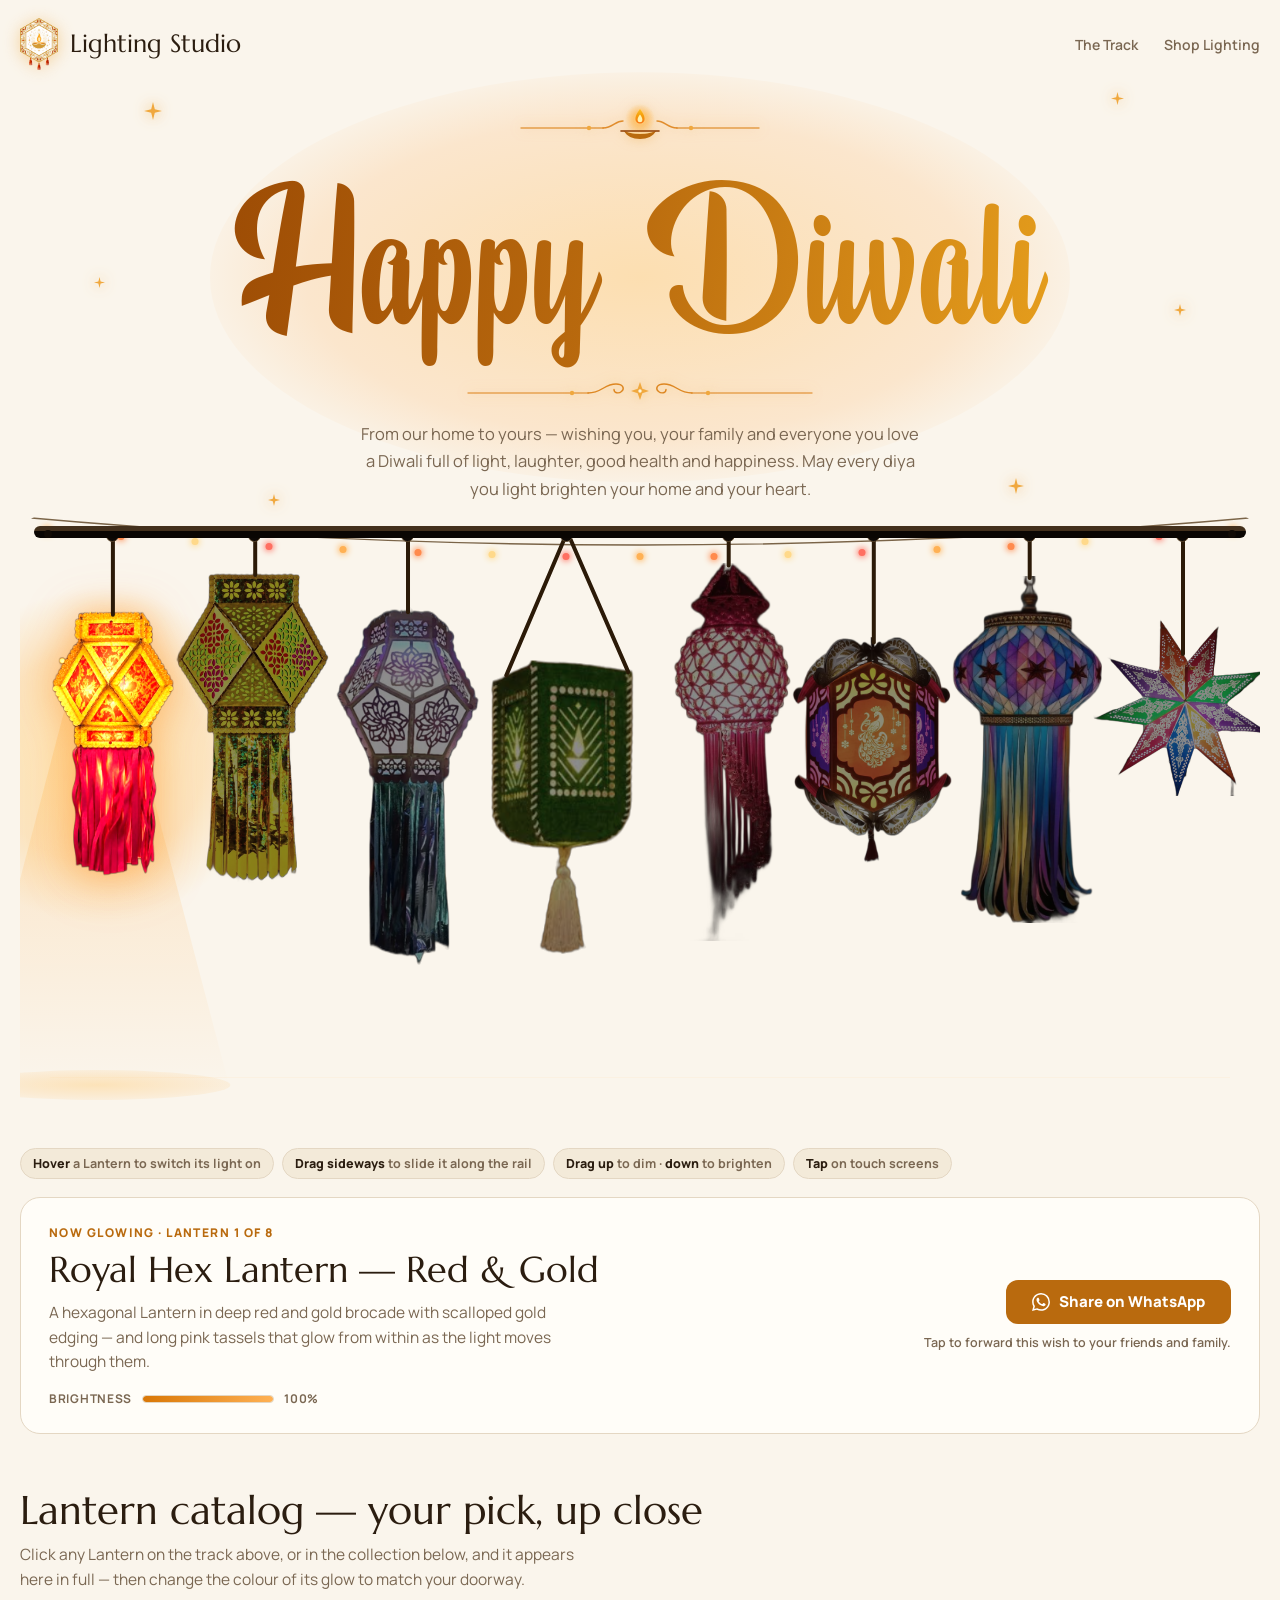
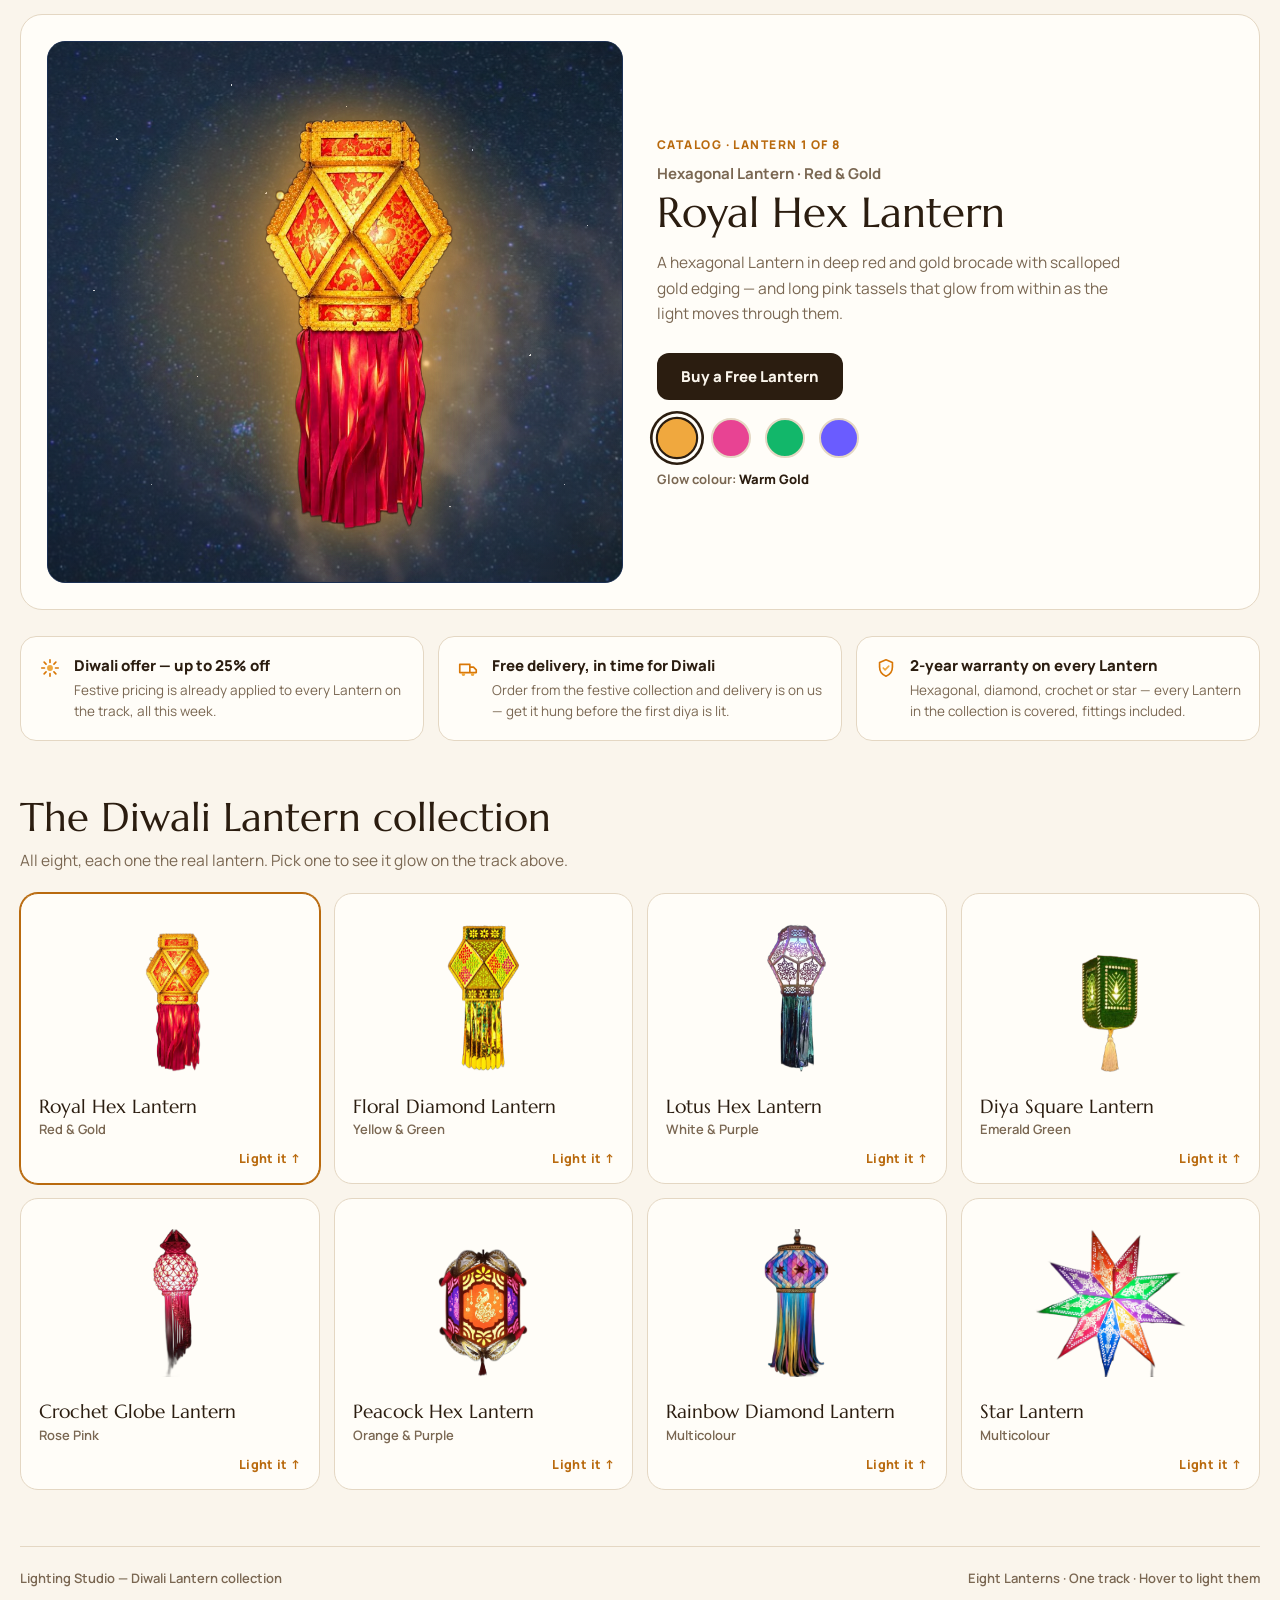
==== Diwali Lamp Hero.html @ c0ddb93f "feat: complete Diwali Lantern Studio with interactive track and celebration modal" ====
<!doctype html>
<html lang="en">
  <head>
    <meta charset="utf-8" />
    <meta name="viewport" content="width=device-width, initial-scale=1, viewport-fit=cover" />
    <meta name="color-scheme" content="light dark" />
    <link rel="icon" href="data:," />
    <title>Diwali Lantern Hero — Lighting Studio</title>
    <link rel="preconnect" href="https://fonts.googleapis.com" />
    <link rel="preconnect" href="https://fonts.gstatic.com" crossorigin />
    <link
      href="https://fonts.googleapis.com/css2?family=Marcellus&family=Manrope:wght@400;500;600;700;800&display=swap"
      rel="stylesheet"
    />
    <style>
      @font-face {
        font-family: "Beauty Mountains";
        src: url("[data-uri]") format("woff");
        font-weight: 400;
        font-style: normal;
        font-display: swap;
      }
      :root {
        --bg: #faf5ec;
        --bg-soft: #f3ead9;
        --ink: #2b1d10;
        --muted: #7a6752;
        --card: #fffdf8;
        --line: #e4d7c3;
        --accent: #b96a0e;
        --accent-ink: #ffffff;
        --accent-soft: #f7e3c2;
        --stage-edge: #241708;
        color-scheme: light dark;
      }
      @media (prefers-color-scheme: dark) {
        :root {
          --bg: #161009;
          --bg-soft: #1e150b;
          --ink: #f4e8d5;
          --muted: #b49b78;
          --card: #211809;
          --line: #3a2a16;
          --accent: #f0a83e;
          --accent-ink: #241300;
          --accent-soft: #33240e;
          --stage-edge: #000000;
        }
      }

      html { scroll-behavior: smooth; }
      body {
        margin: 0;
        background: var(--bg);
        color: var(--ink);
        font-family: "Manrope", system-ui, -apple-system, sans-serif;
        -webkit-font-smoothing: antialiased;
      }
      h1, h2, h3, p { margin: 0; }
      a { color: inherit; }
      button { font-family: inherit; }

      .wrap { max-width: 1240px; margin: 0 auto; padding: 0 20px; }

      /* ---------- Header ---------- */
      header.site {
        display: flex;
        align-items: center;
        justify-content: space-between;
        gap: 16px;
        padding: 18px 0 6px;
      }
      .wordmark {
        font-family: "Marcellus", serif;
        font-size: 25px;
        font-weight: 400;
        line-height: 1.2;
        letter-spacing: 0;
        text-decoration: none;
        display: flex;
        align-items: center;
        gap: 12px;
      }
      .wordmark img {
        height: 52px;
        width: auto;
        flex: none;
        filter: drop-shadow(0 2px 8px rgba(240, 168, 62, 0.45));
      }
      nav.mainnav { display: flex; gap: 26px; }
      nav.mainnav a {
        text-decoration: none;
        font-size: 14px;
        font-weight: 600;
        color: var(--muted);
      }
      nav.mainnav a:hover { color: var(--ink); }
      @media (max-width: 560px) { nav.mainnav { display: none; } }

      /* ---------- Diwali greeting ---------- */
      .greeting {
        position: relative;
        text-align: center;
        padding: 30px 16px 12px;
      }
      .greeting::before {
        content: "";
        position: absolute;
        left: 50%;
        top: 46%;
        width: min(860px, 98%);
        aspect-ratio: 2.1;
        transform: translate(-50%, -50%);
        border-radius: 50%;
        background: radial-gradient(ellipse at center, rgba(255, 196, 107, 0.46) 0%, rgba(255, 170, 80, 0.2) 55%, rgba(255, 170, 80, 0) 76%);
        pointer-events: none;
      }
      .greeting-title {
        position: relative;
        font-family: "Beauty Mountains", "Marcellus", serif;
        font-weight: 400;
        font-size: clamp(72px, 15.5vw, 172px);
        line-height: 1.28;
        padding: 0.04em 0.14em 0.1em;
        color: var(--accent);
        background: linear-gradient(100deg, #8f3d00 0%, #b96a0e 22%, #eda71f 42%, #fff0a6 50%, #eda71f 58%, #b96a0e 78%, #8f3d00 100%);
        background-size: 220% auto;
        -webkit-background-clip: text;
        background-clip: text;
        -webkit-text-fill-color: transparent;
        animation: greetingShimmer 6s linear infinite, greetingGlow 3.6s ease-in-out infinite alternate;
      }
      @media (prefers-color-scheme: dark) {
        .greeting-title {
          background-image: linear-gradient(100deg, #d97706 0%, #f0a83e 22%, #ffc94d 42%, #fff3b0 50%, #ffc94d 58%, #f0a83e 78%, #d97706 100%);
          -webkit-background-clip: text;
          background-clip: text;
        }
      }
      @keyframes greetingShimmer {
        from { background-position: 0% center; }
        to { background-position: 220% center; }
      }
      @keyframes greetingGlow {
        from { filter: drop-shadow(0 0 12px rgba(255, 178, 84, 0.45)) drop-shadow(0 3px 18px rgba(255, 150, 50, 0.22)); }
        to { filter: drop-shadow(0 0 26px rgba(255, 186, 84, 0.75)) drop-shadow(0 3px 26px rgba(255, 150, 50, 0.38)); }
      }
      .flourish {
        position: relative;
        display: flex;
        justify-content: center;
        pointer-events: none;
        color: #d97706;
      }
      .flourish svg {
        display: block;
        overflow: visible;
        max-width: 88%;
        height: auto;
        filter: drop-shadow(0 0 6px rgba(240, 168, 62, 0.55));
      }
      .flourish-top { margin-bottom: -2px; }
      .flourish-bottom { margin-top: -4px; }
      /* ---------- Lit diya in the top flourish ---------- */
      .diya-flame {
        transform-box: fill-box;
        transform-origin: 50% 92%;
        animation: diyaFlicker 2.4s ease-in-out infinite;
      }
      .diya-flame-core {
        transform-box: fill-box;
        transform-origin: 50% 95%;
        animation: diyaCore 1.7s ease-in-out infinite;
      }
      .diya-halo {
        transform-box: fill-box;
        transform-origin: center;
        animation: diyaHalo 2.4s ease-in-out infinite;
      }
      .diya-shimmer {
        animation: diyaShimmer 2.4s ease-in-out infinite;
      }
      @keyframes diyaFlicker {
        0%, 100% { transform: rotate(-2.4deg) scale(1, 1); }
        14% { transform: rotate(1.8deg) skewX(-2.5deg) scale(0.94, 1.1); }
        29% { transform: rotate(-1.2deg) skewX(1.5deg) scale(1.03, 0.93); }
        44% { transform: rotate(2.8deg) skewX(-3deg) scale(0.92, 1.13); }
        58% { transform: rotate(-3deg) skewX(2deg) scale(1.05, 0.9); }
        72% { transform: rotate(1.4deg) skewX(-1deg) scale(0.97, 1.06); }
        86% { transform: rotate(-1.8deg) skewX(2.5deg) scale(1.02, 0.96); }
      }
      @keyframes diyaCore {
        0%, 100% { transform: scale(1); opacity: 0.95; }
        35% { transform: scale(0.9, 1.08); opacity: 1; }
        65% { transform: scale(1.08, 0.92); opacity: 0.9; }
      }
      @keyframes diyaHalo {
        0%, 100% { transform: scale(0.82); opacity: 0.5; }
        22% { transform: scale(1.05); opacity: 0.78; }
        45% { transform: scale(0.9); opacity: 0.6; }
        68% { transform: scale(1.12); opacity: 0.85; }
        84% { transform: scale(0.95); opacity: 0.66; }
      }
      @keyframes diyaShimmer {
        0%, 100% { opacity: 0.45; }
        30% { opacity: 0.95; }
        55% { opacity: 0.55; }
        78% { opacity: 1; }
      }
      @media (prefers-reduced-motion: reduce) {
        .diya-flame, .diya-flame-core, .diya-halo, .diya-shimmer { animation: none; }
      }
      @media (max-width: 560px) {
        .greeting-title { font-size: clamp(64px, 19vw, 96px); }
        .flourish-bottom { margin-top: 0; }
      }
      .greeting-wish {
        position: relative;
        margin: 12px auto 0;
        max-width: 56ch;
        font-size: 16.5px;
        line-height: 1.65;
        color: var(--muted);
      }
      .spark {
        position: absolute;
        color: #f0a83e;
        pointer-events: none;
        animation: twinkle 2.8s ease-in-out infinite;
        filter: drop-shadow(0 0 7px rgba(240, 168, 62, 0.85));
        z-index: 1;
      }
      /* ---------- Stage ---------- */
      .stage-shell {
        position: relative;
        border-radius: 26px;
        overflow: hidden;
        background: transparent;
        border: none;
        box-shadow: none;
      }
      .stage-shell::after {
        content: "";
        position: absolute;
        inset: 0;
        pointer-events: none;
        background: transparent;
      }
      .stage {
        position: relative;
        aspect-ratio: 1200 / 600;
      }
      @media (max-width: 640px) {
        .stage { aspect-ratio: 1200 / 800; }
      }
      .track {
        position: absolute;
        top: 12px;
        left: 14px;
        right: 14px;
        height: 12px;
        border-radius: 6px;
        background: linear-gradient(#43301c 0 5px, #0a0603 5px);
        z-index: 3;
      }
      .track::before, .track::after {
        content: "";
        position: absolute;
        top: 4px;
        width: 8px;
        height: 8px;
        border-radius: 50%;
        background: #120b05;
      }
      .track::before { left: 10px; }
      .track::after { right: 10px; }
      .floor-line {
        position: absolute;
        left: 30px;
        right: 30px;
        bottom: 9%;
        height: 1.5px;
        background: rgba(255, 207, 135, 0.10);
      }
      .fairy-bulb {
        position: absolute;
        width: 7px;
        height: 7px;
        border-radius: 50%;
        transform: translate(-50%, 0);
        animation: twinkle 2.6s ease-in-out infinite;
        z-index: 1;
      }
      @keyframes twinkle {
        0%, 100% { opacity: 0.45; }
        50% { opacity: 1; }
      }

      /* ---------- Lanterns ---------- */
      .lantern {
        --b: 0;
        position: absolute;
        top: 0;
        bottom: 0;
        width: 13%;
        transform: translateX(-50%);
        background: none;
        border: 0;
        padding: 0;
        margin: 0;
        cursor: pointer;
        z-index: 2;
        -webkit-tap-highlight-color: transparent;
        touch-action: none;
      }
      .lantern:focus { outline: none; }
      .lantern:focus-visible .k-ring { opacity: 1; }
      .k-swing { position: absolute; inset: 0; transform-origin: 50% 18px; }
      .k-sway {
        position: absolute;
        inset: 0;
        transform-origin: 50% 18px;
        animation: sway 5.2s ease-in-out infinite alternate;
      }
      @keyframes sway {
        from { transform: rotate(-1.1deg); }
        to { transform: rotate(1.1deg); }
      }
      .k-ropes {
        position: absolute;
        inset: 0;
        width: 100%;
        height: 100%;
        z-index: 1;
        pointer-events: none;
        overflow: visible;
      }
      .k-ropes line {
        stroke: #2b1a08;
        stroke-width: 4px;
        stroke-linecap: round;
      }
      .k-mount {
        position: absolute;
        top: 15px;
        left: 50%;
        width: 11px;
        height: 11px;
        transform: translateX(-50%);
        border-radius: 50%;
        background: #0d0805;
        border: 1.5px solid #57432a;
        z-index: 2;
      }
      .k-halo {
        position: absolute;
        left: 50%;
        width: 210%;
        aspect-ratio: 1;
        transform: translate(-50%, -50%);
        border-radius: 50%;
        background: radial-gradient(circle, rgba(255, 226, 168, 0.95) 0%, rgba(255, 196, 107, 0.38) 45%, rgba(255, 196, 107, 0) 70%);
        opacity: 0;
        pointer-events: none;
      }
      .k-beam {
        position: absolute;
        left: 50%;
        width: 165%;
        transform: translateX(-50%);
        clip-path: polygon(38% 0, 62% 0, 100% 100%, 0 100%);
        background: linear-gradient(rgba(255, 196, 107, 0.5), rgba(255, 177, 84, 0.16) 55%, rgba(255, 177, 84, 0));
        opacity: 0;
        pointer-events: none;
      }
      .k-pool {
        position: absolute;
        bottom: 5.5%;
        left: 50%;
        width: 165%;
        height: 30px;
        transform: translateX(-50%);
        border-radius: 50%;
        background: radial-gradient(ellipse at center, rgba(255, 210, 138, 0.65) 0%, rgba(255, 190, 98, 0.22) 55%, rgba(255, 190, 98, 0) 100%);
        opacity: 0;
        pointer-events: none;
      }
      .lantern img {
        position: absolute;
        left: 50%;
        transform: translateX(-50%);
        height: auto;
        filter: brightness(calc(0.55 + var(--b) * 0.62)) saturate(calc(0.82 + var(--b) * 0.3));
        transition: filter 0.25s ease;
        user-select: none;
        -webkit-user-drag: none;
        pointer-events: none;
      }
      .lantern.lit img {
        filter: brightness(calc(0.55 + var(--b) * 0.62)) saturate(calc(0.82 + var(--b) * 0.3))
          drop-shadow(0 0 16px rgba(255, 176, 84, 0.55)) drop-shadow(0 6px 22px rgba(255, 140, 40, 0.3));
      }
      .lantern.lit .k-halo { animation: blinkGlow 1.15s ease-in-out infinite; }
      .lantern.lit .k-beam { animation: blinkBeam 1.15s ease-in-out infinite; }
      .lantern.lit .k-pool { animation: blinkGlow 1.15s ease-in-out infinite; }
      .lantern.lit .k-imgwrap { animation: blinkImg 1.15s ease-in-out infinite; }
      @keyframes blinkGlow {
        0%, 100% { opacity: calc(var(--b) * 0.95); }
        50% { opacity: calc(var(--b) * 0.4); }
      }
      @keyframes blinkBeam {
        0%, 100% { opacity: calc(var(--b) * 0.85); }
        50% { opacity: calc(var(--b) * 0.35); }
      }
      @keyframes blinkImg {
        0%, 100% { filter: brightness(1); }
        50% { filter: brightness(0.86); }
      }
      .k-imgwrap {
        position: absolute;
        left: 50%;
        transform: translateX(-50%);
        pointer-events: none;
      }
      .k-imgwrap img { position: static; transform: none; width: 100%; }
      .k-ring {
        position: absolute;
        left: 50%;
        transform: translate(-50%, -50%);
        width: 118%;
        aspect-ratio: 1;
        border-radius: 50%;
        border: 1.6px dashed #f0a83e;
        opacity: 0;
        transition: opacity 0.2s;
        pointer-events: none;
      }
      .lantern:hover .k-ring { opacity: 0.55; }

      .gesture-hints {
        display: flex;
        flex-wrap: wrap;
        gap: 8px;
        margin-top: 14px;
      }
      .gesture-hints span {
        font-size: 12.5px;
        font-weight: 700;
        color: var(--muted);
        background: var(--bg-soft);
        border: 1px solid var(--line);
        padding: 6px 12px;
        border-radius: 999px;
      }
      .gesture-hints b { color: var(--ink); font-weight: 800; }

      /* ---------- Info panel ---------- */
      .info-panel {
        margin-top: 18px;
        background: var(--card);
        border: 1px solid var(--line);
        border-radius: 20px;
        padding: 26px 28px;
        display: flex;
        gap: 28px;
        align-items: center;
        justify-content: space-between;
        flex-wrap: wrap;
      }
      .info-main { min-width: 260px; flex: 1 1 420px; }
      .info-swap { animation: rise 0.45s cubic-bezier(0.22, 0.9, 0.3, 1); }
      @keyframes rise {
        from { opacity: 0; transform: translateY(10px); }
        to { opacity: 1; transform: translateY(0); }
      }
      .info-kicker {
        font-size: 12px;
        font-weight: 800;
        letter-spacing: 0.12em;
        text-transform: uppercase;
        color: var(--accent);
      }
      .info-name {
        font-family: "Marcellus", serif;
        font-weight: 400;
        font-size: clamp(27px, 3.6vw, 36px);
        line-height: 1.25;
        margin-top: 6px;
      }
      .info-desc {
        margin-top: 8px;
        color: var(--muted);
        font-size: 15.5px;
        line-height: 1.6;
        max-width: 56ch;
      }
      .bright-row {
        display: flex;
        align-items: center;
        gap: 10px;
        margin-top: 16px;
        font-size: 12px;
        font-weight: 700;
        letter-spacing: 0.06em;
        text-transform: uppercase;
        color: var(--muted);
      }
      .bright-track {
        width: 130px;
        height: 6px;
        border-radius: 99px;
        background: var(--bg-soft);
        border: 1px solid var(--line);
        overflow: hidden;
      }
      .bright-fill {
        height: 100%;
        width: 100%;
        border-radius: 99px;
        background: linear-gradient(90deg, #d97706, #ffb154);
        transition: width 0.15s linear;
      }
      .info-side {
        display: flex;
        flex-direction: column;
        align-items: flex-end;
        gap: 10px;
        flex: 0 0 auto;
      }
      .shop-btn {
        display: inline-block;
        background: var(--accent);
        color: var(--accent-ink);
        font-weight: 800;
        font-size: 15px;
        text-decoration: none;
        padding: 13px 26px;
        border-radius: 12px;
        transition: transform 0.15s ease, filter 0.15s ease;
      }
      .shop-btn:hover { filter: brightness(1.08); transform: translateY(-1px); }
      .shop-btn:active { transform: translateY(0); }
      .share-btn {
        border: 0;
        cursor: pointer;
        display: inline-flex;
        align-items: center;
        gap: 9px;
        font-family: inherit;
        line-height: 1.2;
        text-align: center;
      }
      .share-btn svg { flex: none; }
      .share-btn:focus-visible { outline: 2px solid var(--accent); outline-offset: 3px; }
      .info-note { font-size: 12.5px; color: var(--muted); font-weight: 600; }
      @media (max-width: 640px) {
        .info-panel { padding: 22px; }
        .info-side { align-items: flex-start; }
      }

      /* ---------- Perks ---------- */
      .perks {
        display: grid;
        grid-template-columns: repeat(3, 1fr);
        gap: 14px;
        margin-top: 26px;
      }
      .perk {
        display: flex;
        gap: 13px;
        align-items: flex-start;
        background: var(--card);
        border: 1px solid var(--line);
        border-radius: 16px;
        padding: 18px;
      }
      .perk svg { flex: none; margin-top: 2px; }
      .perk h3 { font-size: 15px; font-weight: 800; margin: 0 0 4px; }
      .perk p { font-size: 13.5px; line-height: 1.55; color: var(--muted); }
      @media (max-width: 760px) { .perks { grid-template-columns: 1fr; } }

      /* ---------- Collection ---------- */
      .collection-head { margin: 52px 0 6px; }
      .collection-head h2 {
        font-family: "Marcellus", serif;
        font-weight: 400;
        font-size: clamp(30px, 4.2vw, 40px);
        line-height: 1.2;
      }
      .collection-head p { color: var(--muted); margin-top: 8px; font-size: 15.5px; }
      .grid {
        display: grid;
        grid-template-columns: repeat(4, 1fr);
        gap: 14px;
        margin-top: 22px;
      }
      @media (max-width: 900px) { .grid { grid-template-columns: repeat(2, 1fr); } }
      .card {
        text-align: left;
        background: var(--card);
        border: 1px solid var(--line);
        border-radius: 18px;
        padding: 18px 18px 16px;
        cursor: pointer;
        color: var(--ink);
        transition: border-color 0.2s, transform 0.2s;
        width: 100%;
      }
      .card:hover { border-color: var(--accent); transform: translateY(-2px); }
      .card.active { border-color: var(--accent); box-shadow: 0 0 0 1px var(--accent); }
      .card .thumb {
        background: transparent;
        border-radius: 12px;
        display: flex;
        justify-content: center;
        align-items: flex-start;
        padding: 12px 8px 8px;
        margin-bottom: 14px;
        height: 148px;
      }
      .card .thumb img {
        max-height: 100%;
        max-width: 92%;
        width: auto;
        object-fit: contain;
      }
      .card h3 {
        font-family: "Marcellus", serif;
        font-size: 19px;
        font-weight: 400;
        line-height: 1.3;
        margin: 0;
      }
      .card .finish { font-size: 13px; color: var(--muted); font-weight: 600; margin-top: 2px; }
      .card .row {
        display: flex;
        justify-content: flex-end;
        align-items: center;
        margin-top: 12px;
      }
      .card .try { font-size: 12.5px; font-weight: 800; color: var(--accent); letter-spacing: 0.03em; }

      /* ---------- Catalog detail (Section 2) ---------- */
      .catalog-head { margin: 52px 0 6px; }
      .catalog-head h2 {
        font-family: "Marcellus", serif;
        font-weight: 400;
        font-size: clamp(30px, 4.2vw, 40px);
        line-height: 1.2;
      }
      .catalog-head p { color: var(--muted); margin-top: 8px; font-size: 15.5px; max-width: 62ch; line-height: 1.6; }
      .catalog-panel {
        margin-top: 22px;
        background: var(--card);
        border: 1px solid var(--line);
        border-radius: 22px;
        padding: 26px;
        display: grid;
        grid-template-columns: 1fr 1fr;
        gap: 34px;
        align-items: stretch;
      }
      .catalog-media {
        --glow: #f0a83e;
        position: relative;
        border: 1px solid #1b2f52;
        border-radius: 18px;
        background: #0a162e;
        min-height: 480px;
        display: flex;
        align-items: center;
        justify-content: center;
        overflow: hidden;
        padding: 30px 20px;
        isolation: isolate;
      }
      .catalog-night {
        position: absolute;
        inset: -7%;
        z-index: 0;
        background: url("[data-uri]") center / cover no-repeat;
        animation: nightDrift 28s ease-in-out infinite alternate;
        will-change: transform;
        pointer-events: none;
      }
      @keyframes nightDrift {
        from { transform: scale(1.04) translate(0, 0); }
        to { transform: scale(1.15) translate(-1.6%, -2.2%); }
      }
      .catalog-stars {
        position: absolute;
        inset: 0;
        z-index: 1;
        pointer-events: none;
        background-image:
          radial-gradient(1.6px 1.6px at 12% 18%, rgba(255,255,255,0.95) 50%, transparent 52%),
          radial-gradient(1.2px 1.2px at 26% 62%, rgba(255,255,255,0.85) 50%, transparent 52%),
          radial-gradient(1.8px 1.8px at 38% 28%, rgba(210,228,255,0.95) 50%, transparent 52%),
          radial-gradient(1.1px 1.1px at 52% 12%, rgba(255,255,255,0.8) 50%, transparent 52%),
          radial-gradient(1.5px 1.5px at 64% 44%, rgba(255,255,255,0.9) 50%, transparent 52%),
          radial-gradient(1.2px 1.2px at 74% 20%, rgba(200,222,255,0.85) 50%, transparent 52%),
          radial-gradient(1.7px 1.7px at 84% 58%, rgba(255,255,255,0.95) 50%, transparent 52%),
          radial-gradient(1.1px 1.1px at 18% 82%, rgba(255,255,255,0.75) 50%, transparent 52%),
          radial-gradient(1.4px 1.4px at 46% 78%, rgba(220,235,255,0.9) 50%, transparent 52%),
          radial-gradient(1.3px 1.3px at 90% 82%, rgba(255,255,255,0.85) 50%, transparent 52%);
        animation: starTwinkle 3.4s ease-in-out infinite;
      }
      .catalog-stars::after {
        content: "";
        position: absolute;
        inset: 0;
        background-image:
          radial-gradient(1.2px 1.2px at 8% 46%, rgba(255,255,255,0.9) 50%, transparent 52%),
          radial-gradient(1.5px 1.5px at 32% 8%, rgba(255,255,255,0.85) 50%, transparent 52%),
          radial-gradient(1.1px 1.1px at 58% 68%, rgba(205,228,255,0.9) 50%, transparent 52%),
          radial-gradient(1.6px 1.6px at 70% 86%, rgba(255,255,255,0.8) 50%, transparent 52%),
          radial-gradient(1.2px 1.2px at 94% 34%, rgba(255,255,255,0.9) 50%, transparent 52%);
        animation: starTwinkle 4.6s ease-in-out infinite reverse;
      }
      @keyframes starTwinkle {
        0%, 100% { opacity: 0.35; }
        50% { opacity: 1; }
      }
      .catalog-shimmer {
        position: absolute;
        inset: 0;
        z-index: 1;
        pointer-events: none;
        background: linear-gradient(115deg, transparent 30%, rgba(160,195,255,0.10) 48%, rgba(255,255,255,0.06) 52%, transparent 68%);
        background-size: 220% 100%;
        animation: nightShimmer 9s ease-in-out infinite;
      }
      @keyframes nightShimmer {
        0% { background-position: 120% 0; }
        55%, 100% { background-position: -40% 0; }
      }
      .catalog-media::after {
        content: "";
        position: absolute;
        inset: 0;
        z-index: 2;
        pointer-events: none;
        background: radial-gradient(ellipse at 50% 42%, transparent 42%, rgba(3,8,22,0.38) 100%);
      }
      .catalog-glow {
        position: absolute;
        left: 50%;
        top: 46%;
        width: 78%;
        aspect-ratio: 1;
        transform: translate(-50%, -50%);
        border-radius: 50%;
        pointer-events: none;
        transition: background 0.35s ease;
        z-index: 3;
        animation: catalogGlowPulse 3.2s ease-in-out infinite;
      }
      @keyframes catalogGlowPulse {
        0%, 100% { opacity: 0.88; }
        50% { opacity: 1; }
      }
      .catalog-media img {
        position: relative;
        z-index: 4;
        max-height: 440px;
        max-width: 84%;
        width: auto;
        object-fit: contain;
        transition: filter 0.35s ease;
        animation: catalogFloat 6s ease-in-out infinite;
      }
      @keyframes catalogFloat {
        0%, 100% { transform: translateY(-5px) rotate(-0.4deg); }
        50% { transform: translateY(6px) rotate(0.4deg); }
      }
      .catalog-swap { animation: rise 0.45s cubic-bezier(0.22, 0.9, 0.3, 1); }
      .catalog-info { display: flex; flex-direction: column; justify-content: center; }
      .catalog-kicker {
        font-size: 12px;
        font-weight: 800;
        letter-spacing: 0.12em;
        text-transform: uppercase;
        color: var(--accent);
      }
      .catalog-title {
        margin-top: 10px;
        font-size: 15px;
        font-weight: 700;
        color: var(--muted);
      }
      .catalog-name {
        font-family: "Marcellus", serif;
        font-weight: 400;
        font-size: clamp(30px, 4.4vw, 42px);
        line-height: 1.2;
        margin-top: 4px;
      }
      .catalog-desc {
        margin-top: 12px;
        color: var(--muted);
        font-size: 15.5px;
        line-height: 1.65;
        max-width: 52ch;
      }
      .color-btn {
        margin-top: 26px;
        align-self: flex-start;
        background: var(--ink);
        color: var(--bg);
        font-weight: 800;
        font-size: 15px;
        border: 0;
        padding: 13px 24px;
        border-radius: 12px;
        cursor: pointer;
        transition: transform 0.15s ease, filter 0.15s ease;
      }
      .color-btn:hover { filter: brightness(1.12); transform: translateY(-1px); }
      .color-btn:active { transform: translateY(0); }
      .swatches {
        display: flex;
        align-items: center;
        gap: 14px;
        margin-top: 18px;
      }
      .swatch {
        width: 40px;
        height: 40px;
        border-radius: 50%;
        border: 2px solid var(--line);
        cursor: pointer;
        padding: 0;
        transition: transform 0.15s ease, box-shadow 0.15s ease, border-color 0.15s ease;
      }
      .swatch:hover { transform: scale(1.1); }
      .swatch.active {
        border-color: var(--ink);
        box-shadow: 0 0 0 3px var(--card), 0 0 0 5.5px var(--ink);
        transform: scale(1.06);
      }
      .swatch:focus-visible, .color-btn:focus-visible { outline: 2px solid var(--accent); outline-offset: 3px; }
      .glow-name {
        margin-top: 12px;
        font-size: 13px;
        font-weight: 700;
        color: var(--muted);
      }
      .glow-name b { color: var(--ink); font-weight: 800; }
      @media (max-width: 760px) {
        .catalog-panel { grid-template-columns: 1fr; padding: 20px; gap: 24px; }
        .catalog-media { min-height: 360px; }
        .catalog-media img { max-height: 320px; }
      }

      /* ---------- Celebration video overlay ---------- */
      .video-overlay {
        position: fixed;
        inset: 0;
        z-index: 100;
        display: none;
        align-items: center;
        justify-content: center;
        background: rgba(8, 4, 1, 0.92);
        padding: 20px;
      }
      .video-overlay.open { display: flex; }
      .video-shell {
        position: relative;
        width: min(100%, 1060px);
        animation: rise 0.4s cubic-bezier(0.22, 0.9, 0.3, 1);
      }
      
      .video-loader {
        position: absolute;
        top: calc(50% - 15px);
        left: 50%;
        transform: translate(-50%, -50%);
        width: 44px;
        height: 44px;
        border: 3.5px solid rgba(255, 190, 98, 0.22);
        border-top-color: #f0a83e;
        border-radius: 50%;
        animation: spin 0.75s linear infinite;
        pointer-events: none;
        transition: opacity 0.25s ease;
        z-index: 1;
      }
      .video-loader.hidden { opacity: 0; }
      @keyframes spin {
        to { transform: translate(-50%, -50%) rotate(360deg); }
      }

      .video-shell video {
        display: block;
        width: 100%;
        max-height: calc(100vh - 90px);
        max-height: calc(100dvh - 90px);
        border-radius: 14px;
        background: #000;
        box-shadow: 0 24px 70px rgba(0, 0, 0, 0.65), 0 0 0 1px rgba(255, 190, 98, 0.28);
      }
      .video-close {
        position: absolute;
        top: -14px;
        right: -14px;
        width: 44px;
        height: 44px;
        border-radius: 50%;
        border: 1.5px solid rgba(255, 225, 175, 0.55);
        background: #2b1a08;
        color: #ffe9c4;
        font-size: 20px;
        line-height: 1;
        cursor: pointer;
        display: flex;
        align-items: center;
        justify-content: center;
        transition: transform 0.15s ease, filter 0.15s ease;
        z-index: 2;
      }
      .video-close:hover { filter: brightness(1.25); transform: scale(1.06); }
      .video-close:focus-visible { outline: 2px solid #f0a83e; outline-offset: 3px; }
      .video-cap {
        margin-top: 14px;
        text-align: center;
        color: #ffe9c4;
        font-family: "Marcellus", serif;
        font-size: 19px;
        letter-spacing: 0.05em;
      }
      @media (max-width: 560px) {
        .video-overlay { padding: 14px; }
        .video-close { top: -10px; right: -6px; }
        .video-cap { font-size: 16px; }
      }

      footer.site {
        margin-top: 56px;
        border-top: 1px solid var(--line);
        padding: 22px 0 34px;
        display: flex;
        justify-content: space-between;
        gap: 12px;
        flex-wrap: wrap;
        font-size: 13px;
        color: var(--muted);
        font-weight: 600;
      }

      @media (prefers-reduced-motion: reduce) {
        html { scroll-behavior: auto; }
        .fairy-bulb { animation: none; opacity: 0.85; }
        .spark { animation: none; opacity: 0.9; }
        .greeting-title { animation: none; filter: drop-shadow(0 0 16px rgba(255, 178, 84, 0.55)); }
        .k-sway { animation: none; }
        .lantern.lit .k-halo, .lantern.lit .k-beam, .lantern.lit .k-pool, .lantern.lit .k-imgwrap { animation: none; }
        .lantern.lit .k-halo, .lantern.lit .k-pool { opacity: calc(var(--b) * 0.8); }
        .lantern.lit .k-beam { opacity: calc(var(--b) * 0.7); }
        .info-swap { animation: none; }
        .catalog-swap { animation: none; }
        .video-shell { animation: none; }
        .catalog-night, .catalog-stars, .catalog-stars::after, .catalog-shimmer, .catalog-glow, .catalog-media img { animation: none; }
        .catalog-glow, .catalog-media img { transition: none; }
        .shop-btn, .card, .color-btn, .swatch { transition: none; }
      }
    </style>
  </head>
  <body>
    <div class="wrap">
      <header class="site">
        <a class="wordmark" href="#">
          <img src="[data-uri]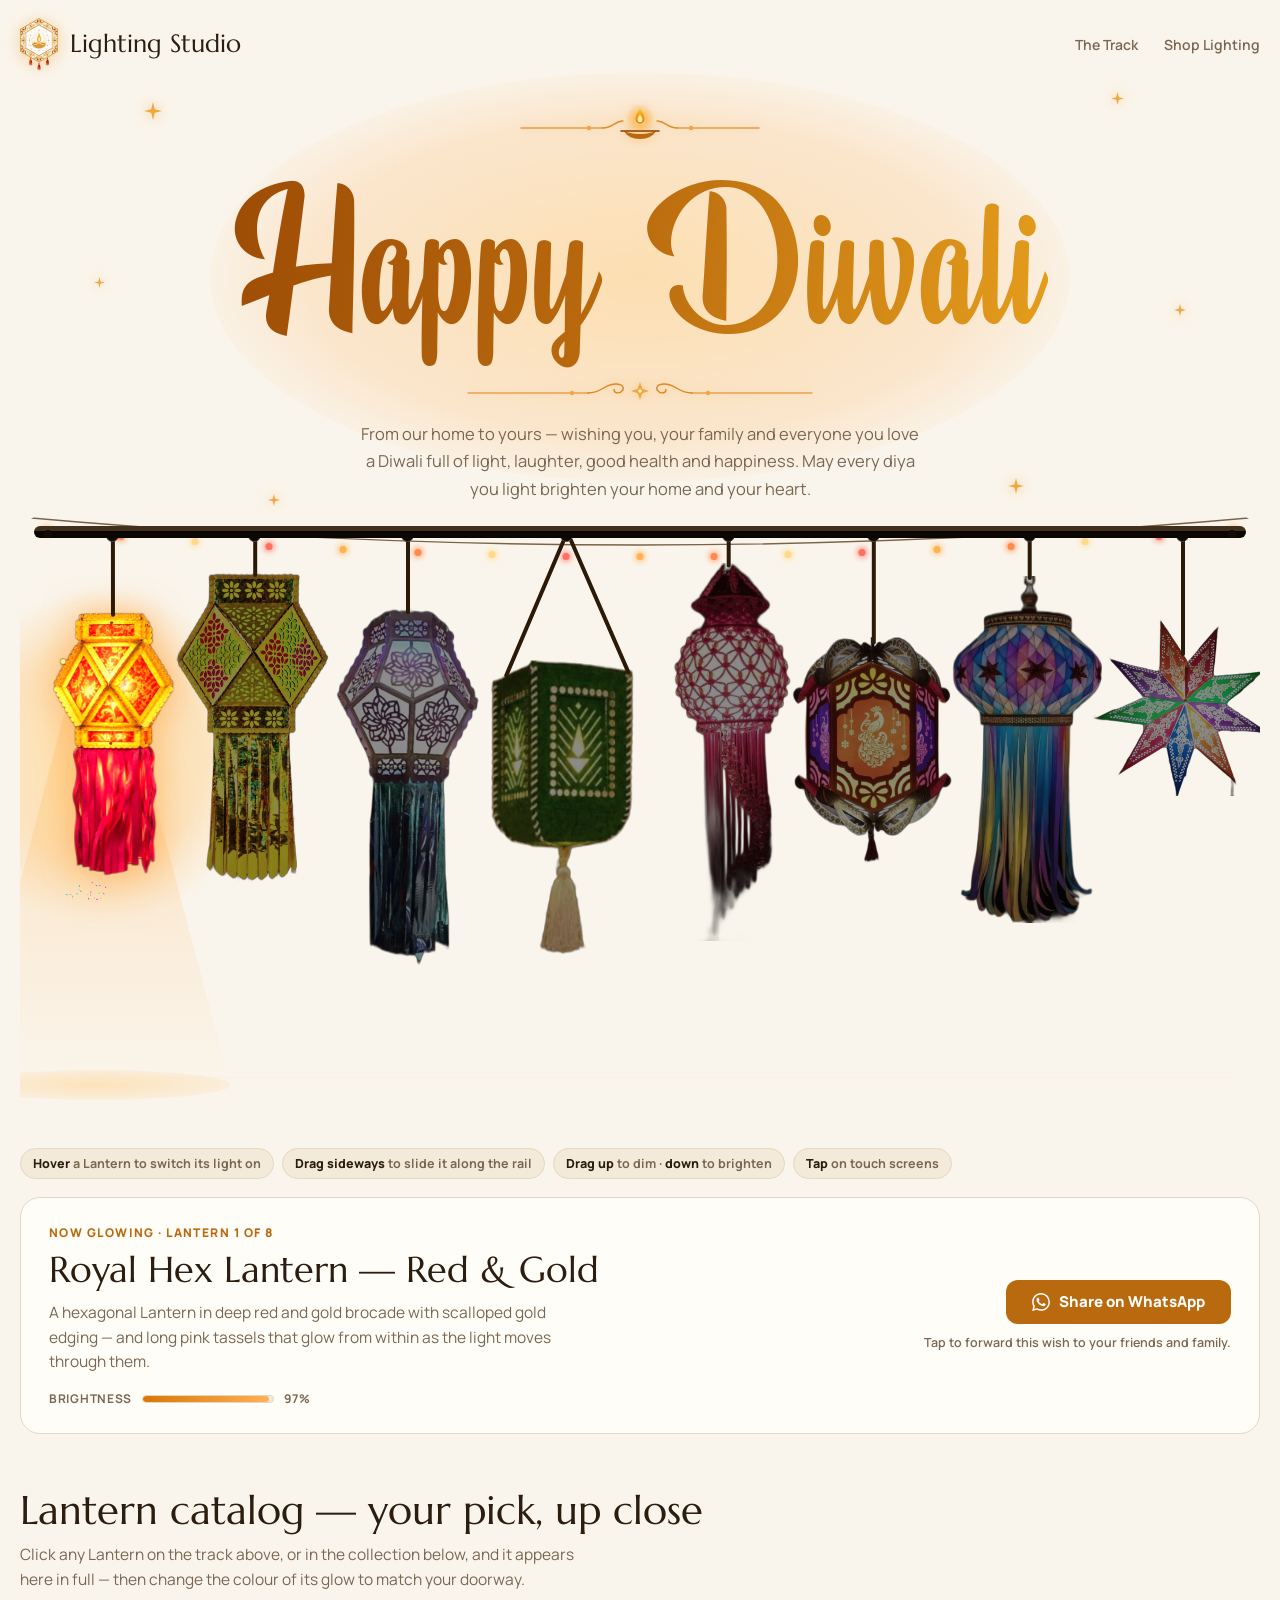
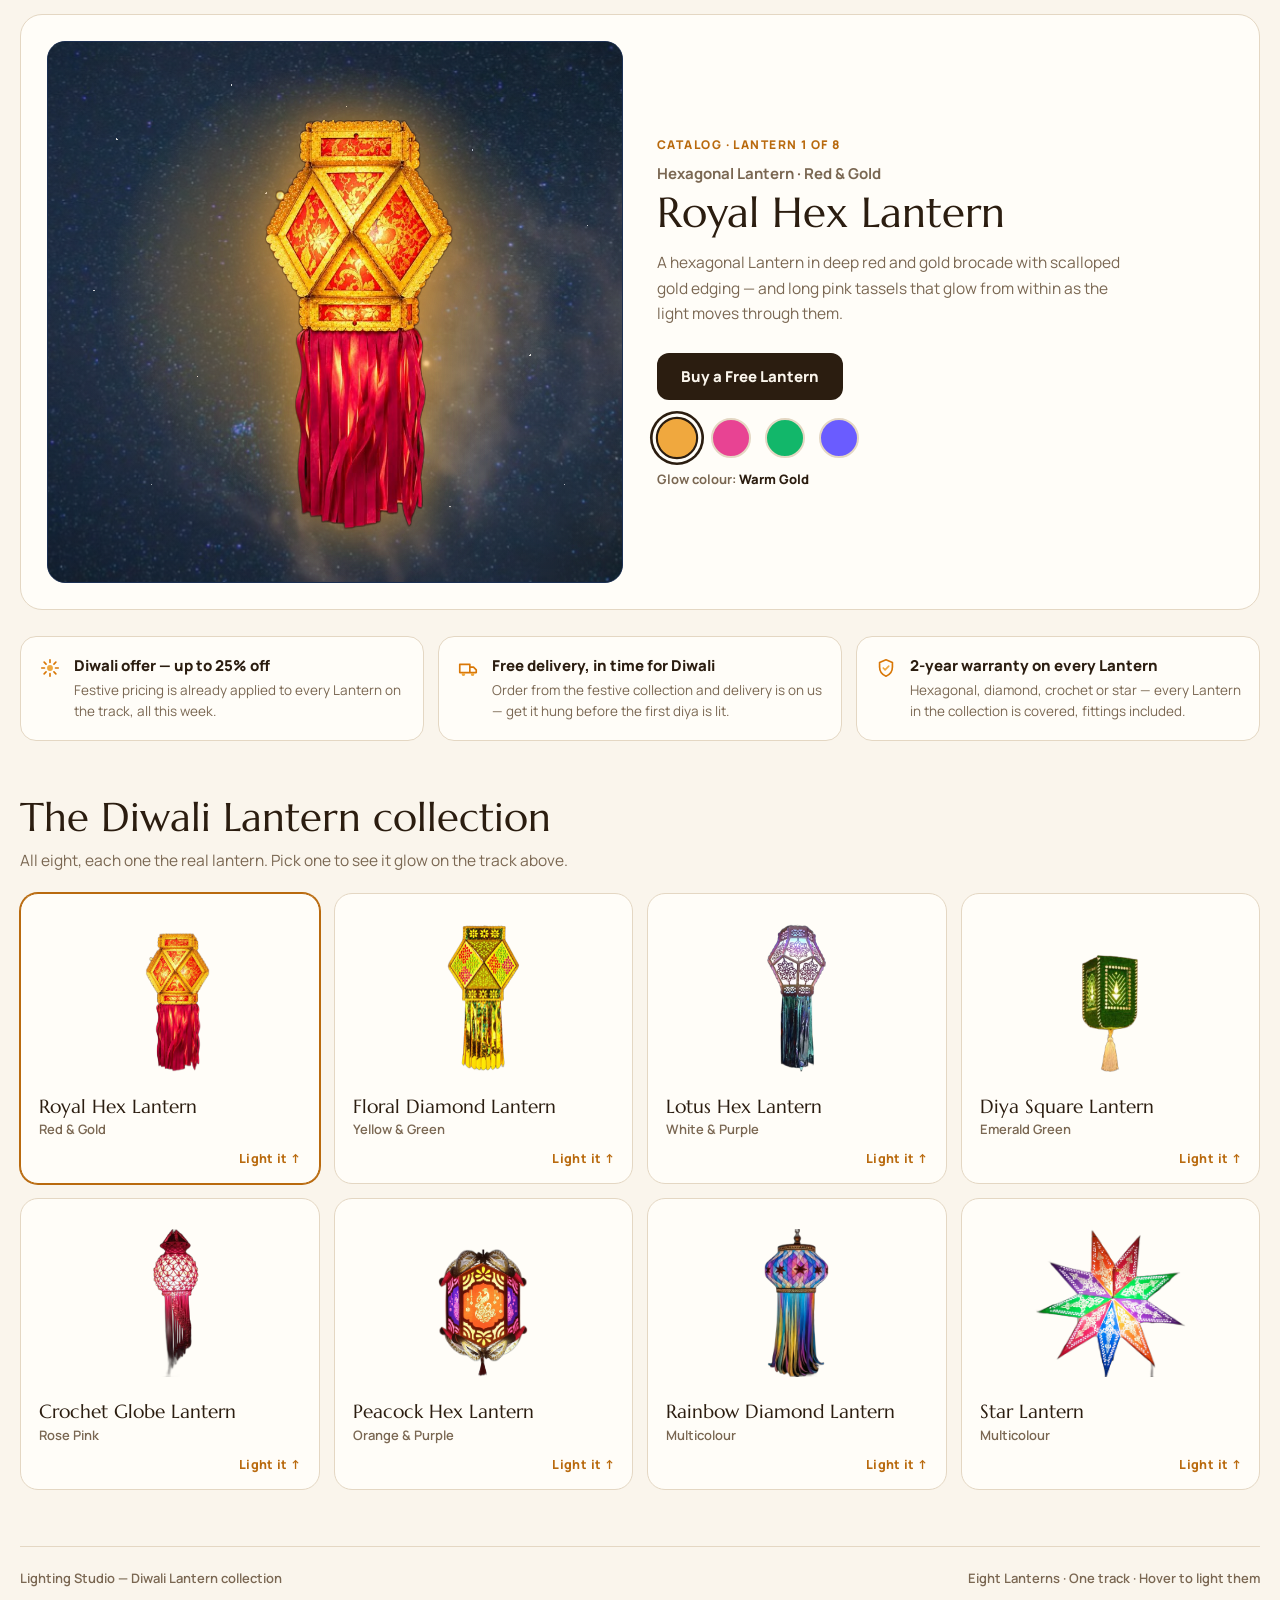
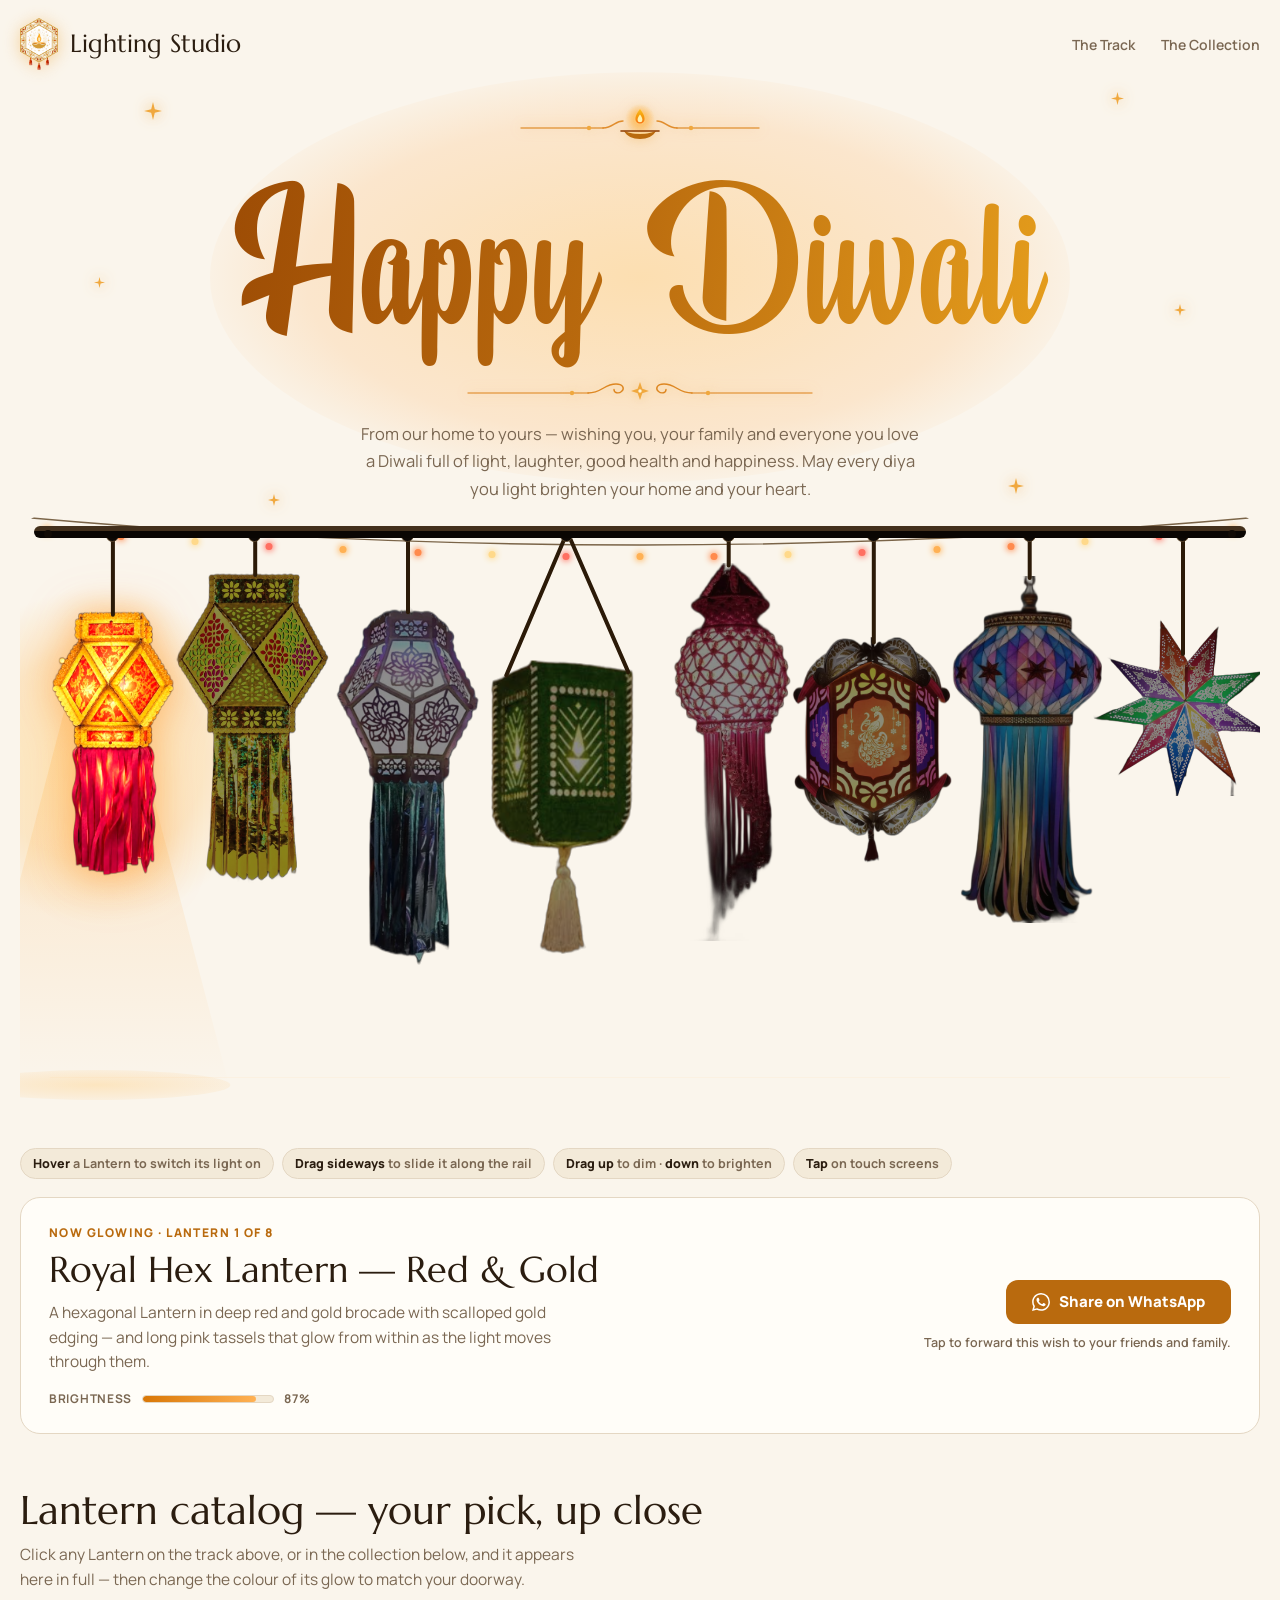
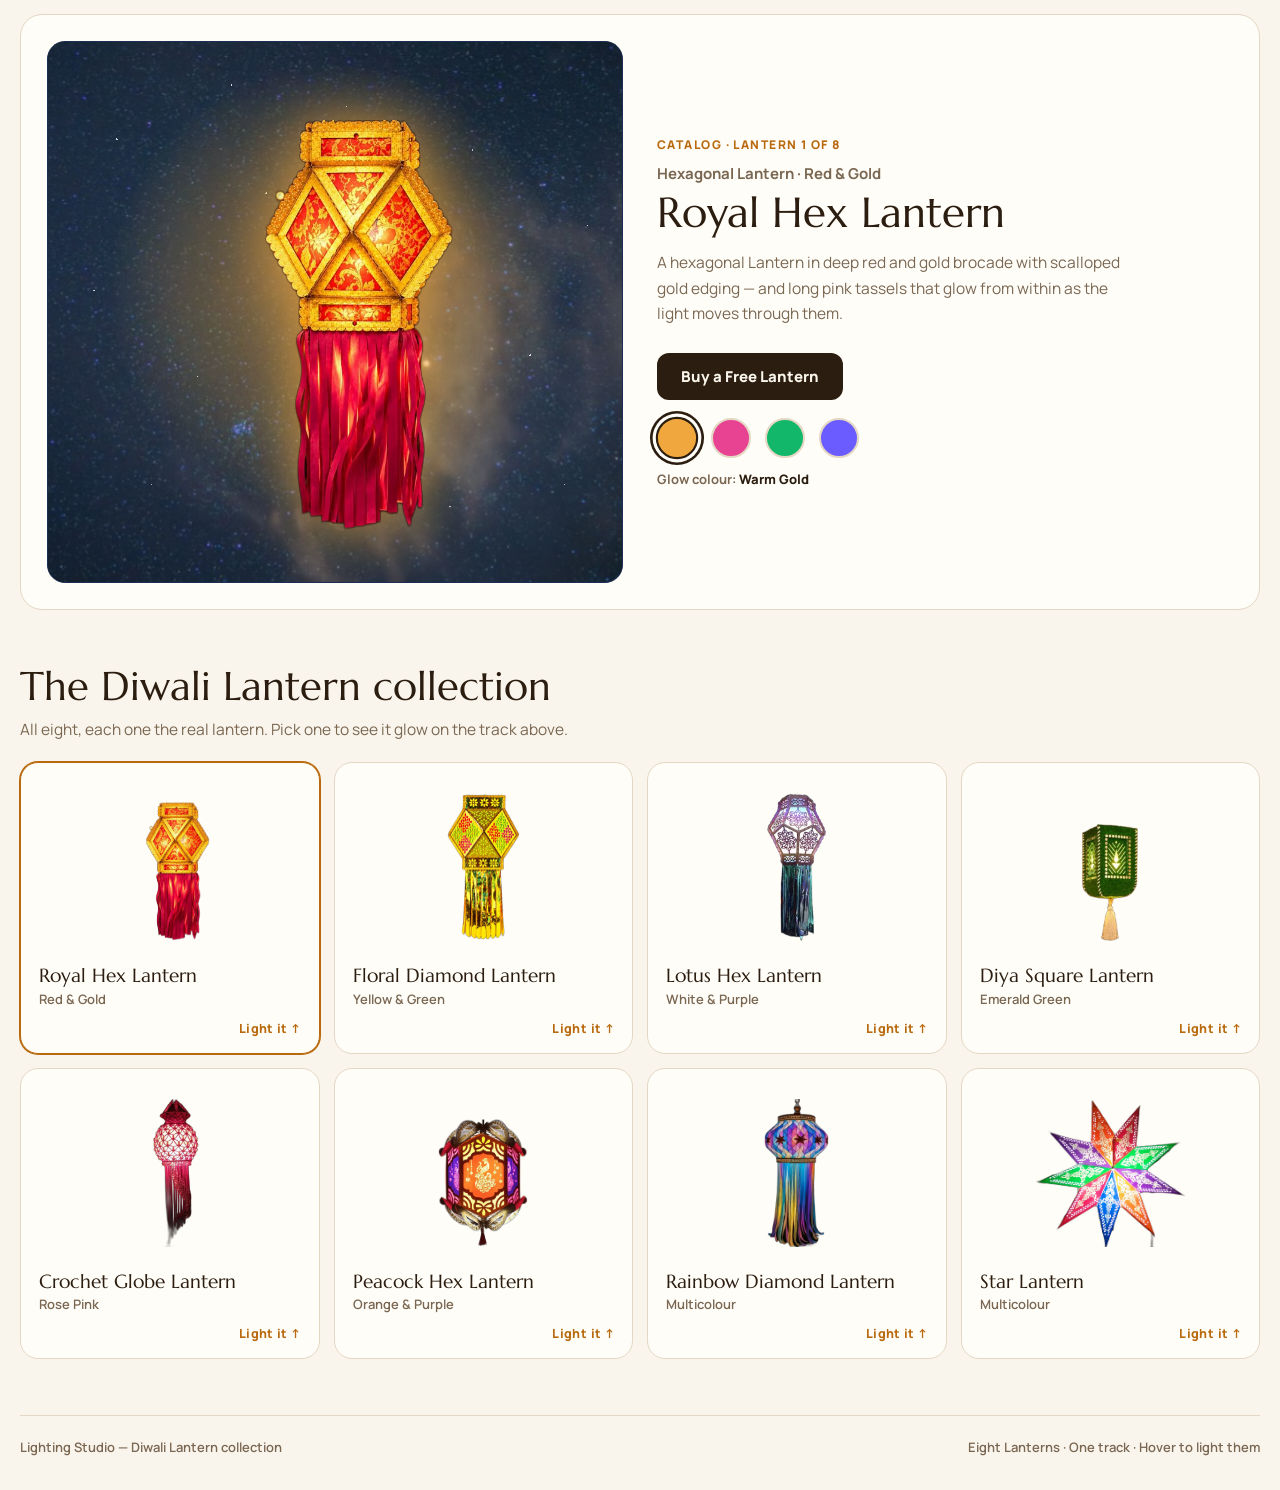
